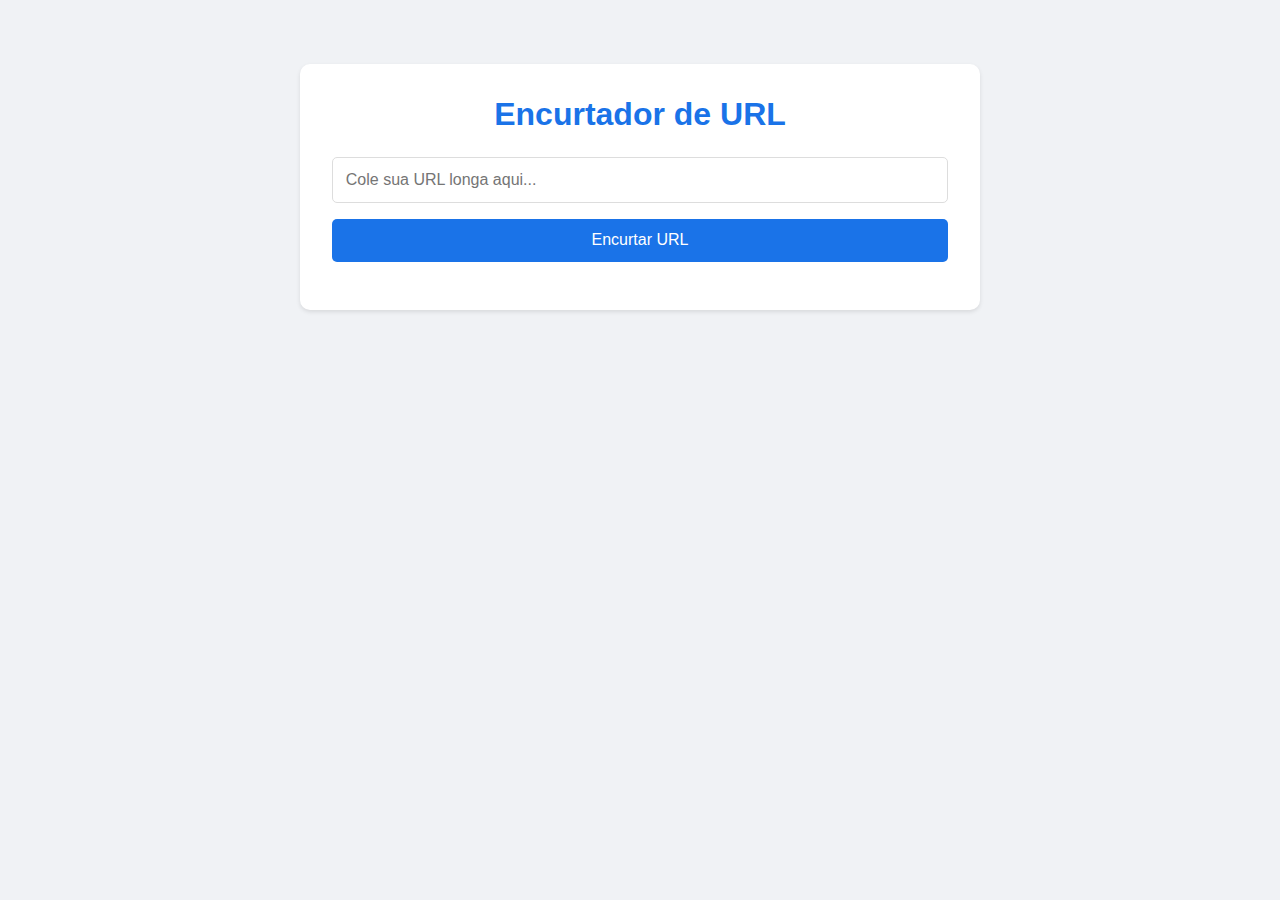
==== src/main/resources/static/index.html @ 600a027c "feat: front-end" ====
<!DOCTYPE html>
<html lang="en">
<head>
    <meta charset="UTF-8">
    <meta name="viewport" content="width=device-width, initial-scale=1.0">
    <title>Encurtador de URL </title>
    <link rel="stylesheet" type="text/css" href="style.css">
</head>
<body>
<div class="container">
    <h1>Encurtador de URL</h1>
    <div class="error" id="error-message">Por favor, insira uma URL válida!</div>
    <div class="form-group">
        <input type="url" id="url-input" placeholder="Cole sua URL longa aqui...">
        <button onclick="shortenUrl()">Encurtar URL</button>
    </div>
    <div class="result" id="result">
        <div class="short-url" id="short-url"></div>
        <button class="copy-btn" onclick="copyURLToClipboard()">Copiar URL</button>
    </div>
</div>

<script src="script.js"></script>

</body>
</html>
---- src/main/resources/static/style.css ----
* {
    margin: 0;
    padding: 0;
    box-sizing: border-box;
    font-family: 'Arial', sans-serif;
}

body {
    background: #f0f2f5;
    min-height: 100vh;
    display: flex;
    flex-direction: column;
    align-items: center;
    padding: 2rem;
}

.container {
    background: white;
    padding: 2rem;
    border-radius: 10px;
    box-shadow: 0 2px 4px rgb(0,0,0,0.1);
    width: 100%;
    max-width: 680px;
    margin-top: 2rem;
}

 h1 {
     color: #1a73e8;
     margin-bottom: 1.5rem;
     text-align: center;
 }

 .form-group {
     margin-bottom: 1rem;
 }

 input {
     width: 100%;
     padding: 0.8rem;
     border: 1px solid #ddd;
     border-radius: 5px;
     font-size: 1rem;
     margin-bottom: 1rem;
 }
button {
    background: #1a73e8;
    color: white;
    border: none;
    padding: 0.8rem 1.5rem;
    border-radius: 5px;
    cursor: pointer;
    font-size: 1rem;
    transition: background 0.3s;
    width: 100%;
}

button:hover {
    background: #1557b0;
}

.result {
    margin-top: 1rem;
    display: none;
}

.short-url {
    word-break: break-all;
    padding: 1rem;
    background: #f8f9fa;
    border-radius: 5px;
    margin: 1rem 0;
}

.error {
    color: #dc3545;
    margin-bottom: 1rem;
    display: none;
}

.copy-btn {
    background: #28a745;
    margin-top: 0.5rem;
}

.copy-btn:hover {
    background: #218838;
}
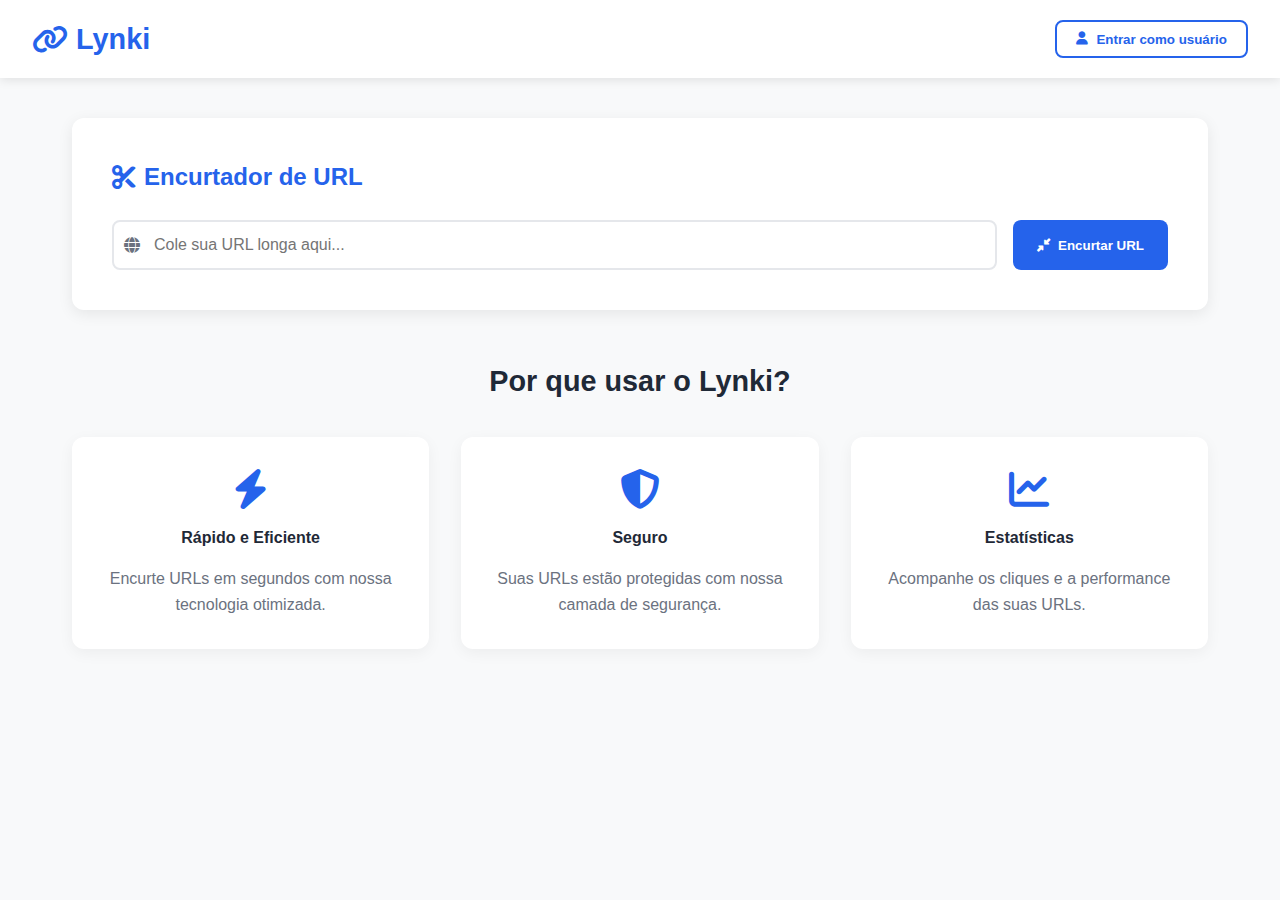
==== commit 540f4b28: "refact: encurtador de url front-end" ====
--- a/src/main/resources/static/index.html
+++ b/src/main/resources/static/index.html
@@ -1,26 +1,73 @@
 <!DOCTYPE html>
-<html lang="en">
+<html lang="pt-br">
 <head>
     <meta charset="UTF-8">
     <meta name="viewport" content="width=device-width, initial-scale=1.0">
-    <title>Encurtador de URL </title>
-    <link rel="stylesheet" type="text/css" href="style.css">
+    <title>Lynki - Encurtador de URL</title>
+    <link rel="stylesheet" type="text/css" href="css/style.css">
+    <link rel="stylesheet" href="https://cdnjs.cloudflare.com/ajax/libs/font-awesome/6.4.0/css/all.min.css">
 </head>
 <body>
+<nav class="navbar">
+    <div class="brand">
+        <i class="fas fa-link"></i> Lynki
+    </div>
+    <div class="menu">
+        <button class="login-btn">
+            <i class="fas fa-user"></i> Entrar como usuário
+        </button>
+    </div>
+</nav>
+
 <div class="container">
-    <h1>Encurtador de URL</h1>
-    <div class="error" id="error-message">Por favor, insira uma URL válida!</div>
-    <div class="form-group">
-        <input type="url" id="url-input" placeholder="Cole sua URL longa aqui...">
-        <button onclick="shortenUrl()">Encurtar URL</button>
-    </div>
-    <div class="result" id="result">
-        <div class="short-url" id="short-url"></div>
-        <button class="copy-btn" onclick="copyURLToClipboard()">Copiar URL</button>
-    </div>
+    <section class="shorten-section">
+        <h2><i class="fas fa-cut"></i> Encurtador de URL</h2>
+        <div class="error" id="error-message">
+            <i class="fas fa-exclamation-circle"></i> Por favor, insira uma URL válida!
+        </div>
+        <div class="form-group">
+            <div class="input-wrapper">
+                <i class="fas fa-globe input-icon"></i>
+                <input type="url" id="url-input" placeholder="Cole sua URL longa aqui...">
+            </div>
+            <button onclick="shortenUrl()" class="shorten-btn">
+                <i class="fas fa-compress-alt"></i> Encurtar URL
+            </button>
+        </div>
+    </section>
+
+    <section class="result-section" id="result-section">
+        <h3>URL Encurtada</h3>
+        <div class="result-container">
+            <input type="text" id="short-url" readonly>
+            <button id="copy-btn" class="copy-btn">
+                <i class="fas fa-copy"></i> Copiar
+            </button>
+        </div>
+    </section>
+
+    <section class="features-section">
+        <h3>Por que usar o Lynki?</h3>
+        <div class="features-grid">
+            <div class="feature-card">
+                <i class="fas fa-bolt"></i>
+                <h4>Rápido e Eficiente</h4>
+                <p>Encurte URLs em segundos com nossa tecnologia otimizada.</p>
+            </div>
+            <div class="feature-card">
+                <i class="fas fa-shield-alt"></i>
+                <h4>Seguro</h4>
+                <p>Suas URLs estão protegidas com nossa camada de segurança.</p>
+            </div>
+            <div class="feature-card">
+                <i class="fas fa-chart-line"></i>
+                <h4>Estatísticas</h4>
+                <p>Acompanhe os cliques e a performance das suas URLs.</p>
+            </div>
+        </div>
+    </section>
 </div>
 
-<script src="script.js"></script>
-
+<script src="js/script.js"></script>
 </body>
-</html>+</html>
--- a/src/main/resources/static/css/style.css
+++ b/src/main/resources/static/css/style.css
@@ -0,0 +1,279 @@
+:root {
+    --primary-color: #2563eb;
+    --secondary-color: #1e40af;
+    --background: #f8f9fa;
+    --text-color: #1f2937;
+    --success: #10b981;
+    --danger: #ef4444;
+    --light-gray: #e5e7eb;
+    --dark-gray: #6b7280;
+}
+
+* {
+    margin: 0;
+    padding: 0;
+    box-sizing: border-box;
+    font-family: 'Segoe UI', Tahoma, Geneva, Verdana, sans-serif;
+}
+
+body {
+    background: var(--background);
+    color: var(--text-color);
+    line-height: 1.6;
+}
+
+.container {
+    max-width: 1200px;
+    margin: 0 auto;
+    padding: 0 2rem;
+}
+
+/* Navbar Styles */
+.navbar {
+    background: white;
+    box-shadow: 0 2px 10px rgba(0,0,0,0.1);
+    padding: 1rem 2rem;
+    display: flex;
+    justify-content: space-between;
+    align-items: center;
+    position: sticky;
+    top: 0;
+    z-index: 100;
+}
+
+.brand {
+    font-size: 1.8rem;
+    font-weight: bold;
+    color: var(--primary-color);
+    display: flex;
+    align-items: center;
+    gap: 0.5rem;
+}
+
+.menu {
+    display: flex;
+    align-items: center;
+    gap: 1rem;
+}
+
+.login-btn {
+    display: flex;
+    align-items: center;
+    gap: 0.5rem;
+    background: transparent;
+    color: var(--primary-color);
+    border: 2px solid var(--primary-color);
+    padding: 0.6rem 1.2rem;
+    border-radius: 8px;
+    font-weight: 600;
+    transition: all 0.3s ease;
+}
+
+.login-btn:hover {
+    background: var(--primary-color);
+    color: white;
+}
+
+/* Shorten Section Styles */
+.shorten-section {
+    background: white;
+    border-radius: 12px;
+    padding: 2.5rem;
+    margin: 2.5rem 0;
+    box-shadow: 0 4px 15px rgba(0,0,0,0.08);
+}
+
+.shorten-section h2 {
+    margin-bottom: 1.5rem;
+    color: var(--primary-color);
+    display: flex;
+    align-items: center;
+    gap: 0.5rem;
+}
+
+.error {
+    background-color: rgba(239, 68, 68, 0.1);
+    color: var(--danger);
+    padding: 0.8rem;
+    border-radius: 8px;
+    margin-bottom: 1.5rem;
+    display: flex;
+    align-items: center;
+    gap: 0.5rem;
+    display: none;
+}
+
+.form-group {
+    display: flex;
+    flex-direction: column;
+    gap: 1rem;
+}
+
+.input-wrapper {
+    position: relative;
+    width: 100%;
+}
+
+.input-icon {
+    position: absolute;
+    left: 12px;
+    top: 50%;
+    transform: translateY(-50%);
+    color: var(--dark-gray);
+}
+
+input[type="url"],
+input[type="text"] {
+    width: 100%;
+    padding: 14px 14px 14px 40px;
+    border: 2px solid var(--light-gray);
+    border-radius: 8px;
+    font-size: 16px;
+    transition: border-color 0.3s;
+}
+
+input[type="url"]:focus,
+input[type="text"]:focus {
+    outline: none;
+    border-color: var(--primary-color);
+    box-shadow: 0 0 0 3px rgba(37, 99, 235, 0.1);
+}
+
+.shorten-btn {
+    background: var(--primary-color);
+    color: white;
+    border: none;
+    padding: 14px 24px;
+    border-radius: 8px;
+    font-weight: 600;
+    cursor: pointer;
+    transition: all 0.3s;
+    display: flex;
+    align-items: center;
+    justify-content: center;
+    gap: 0.5rem;
+}
+
+.shorten-btn:hover {
+    background: var(--secondary-color);
+    transform: translateY(-2px);
+    box-shadow: 0 4px 12px rgba(37, 99, 235, 0.2);
+}
+
+/* Result Section Styles */
+.result-section {
+    background: white;
+    border-radius: 12px;
+    padding: 2.5rem;
+    margin: 2rem 0;
+    box-shadow: 0 4px 15px rgba(0,0,0,0.08);
+    display: none;
+}
+
+.result-section h3 {
+    margin-bottom: 1.5rem;
+    color: var(--success);
+}
+
+.result-container {
+    display: flex;
+    gap: 1rem;
+}
+
+#shortened-url {
+    flex: 1;
+    background-color: #f3f4f6;
+    cursor: text;
+}
+
+.copy-btn {
+    background: var(--success);
+    display: flex;
+    align-items: center;
+    gap: 0.5rem;
+    padding: 0 1.5rem;
+}
+
+.copy-btn:hover {
+    background: #0d9668;
+}
+
+/* Features Section */
+.features-section {
+    margin: 3rem 0;
+    text-align: center;
+}
+
+.features-section h3 {
+    margin-bottom: 2rem;
+    color: var(--text-color);
+    font-size: 1.8rem;
+}
+
+.features-grid {
+    display: grid;
+    grid-template-columns: repeat(auto-fit, minmax(300px, 1fr));
+    gap: 2rem;
+}
+
+.feature-card {
+    background: white;
+    border-radius: 12px;
+    padding: 2rem;
+    box-shadow: 0 4px 15px rgba(0,0,0,0.05);
+    transition: transform 0.3s;
+}
+
+.feature-card:hover {
+    transform: translateY(-5px);
+}
+
+.feature-card i {
+    font-size: 2.5rem;
+    color: var(--primary-color);
+    margin-bottom: 1rem;
+}
+
+.feature-card h4 {
+    margin-bottom: 1rem;
+    color: var(--text-color);
+}
+
+.feature-card p {
+    color: var(--dark-gray);
+}
+
+/* Footer */
+.footer {
+    background: white;
+    padding: 2rem 0;
+    text-align: center;
+    margin-top: 3rem;
+    border-top: 1px solid var(--light-gray);
+}
+
+/* Responsive Styles */
+@media (min-width: 768px) {
+    .form-group {
+        flex-direction: row;
+    }
+
+    .input-wrapper {
+        flex: 1;
+    }
+}
+
+@media (max-width: 768px) {
+    .container {
+        padding: 0 1rem;
+    }
+
+    .shorten-section,
+    .result-section {
+        padding: 1.5rem;
+    }
+
+    .feature-card {
+        padding: 1.5rem;
+    }
+}
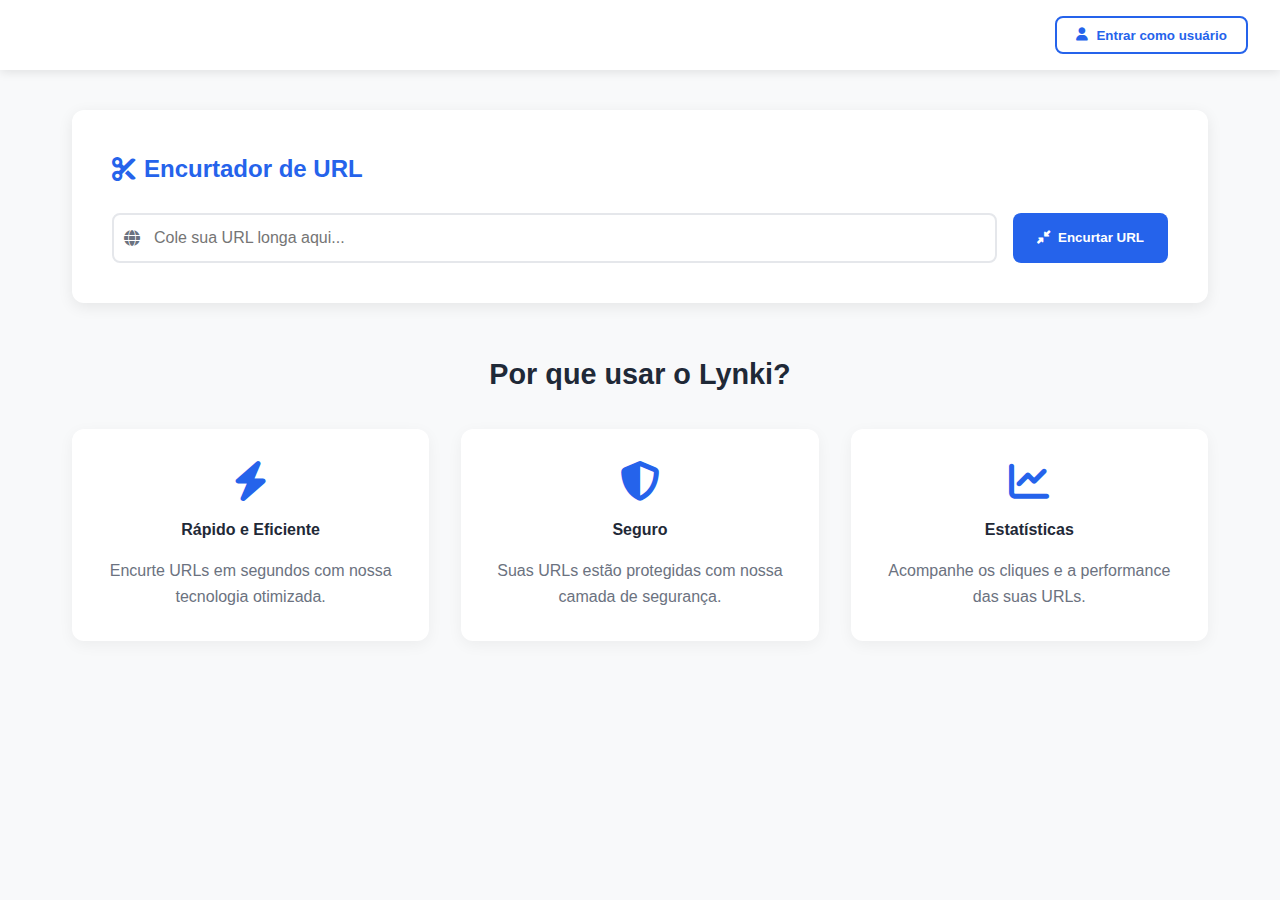
==== commit 63a123a3: "refact: encurtador de url front-end" ====
--- a/src/main/resources/static/index.html
+++ b/src/main/resources/static/index.html
@@ -10,7 +10,6 @@
 <body>
 <nav class="navbar">
     <div class="brand">
-        <i class="fas fa-link"></i> Lynki
     </div>
     <div class="menu">
         <button class="login-btn">
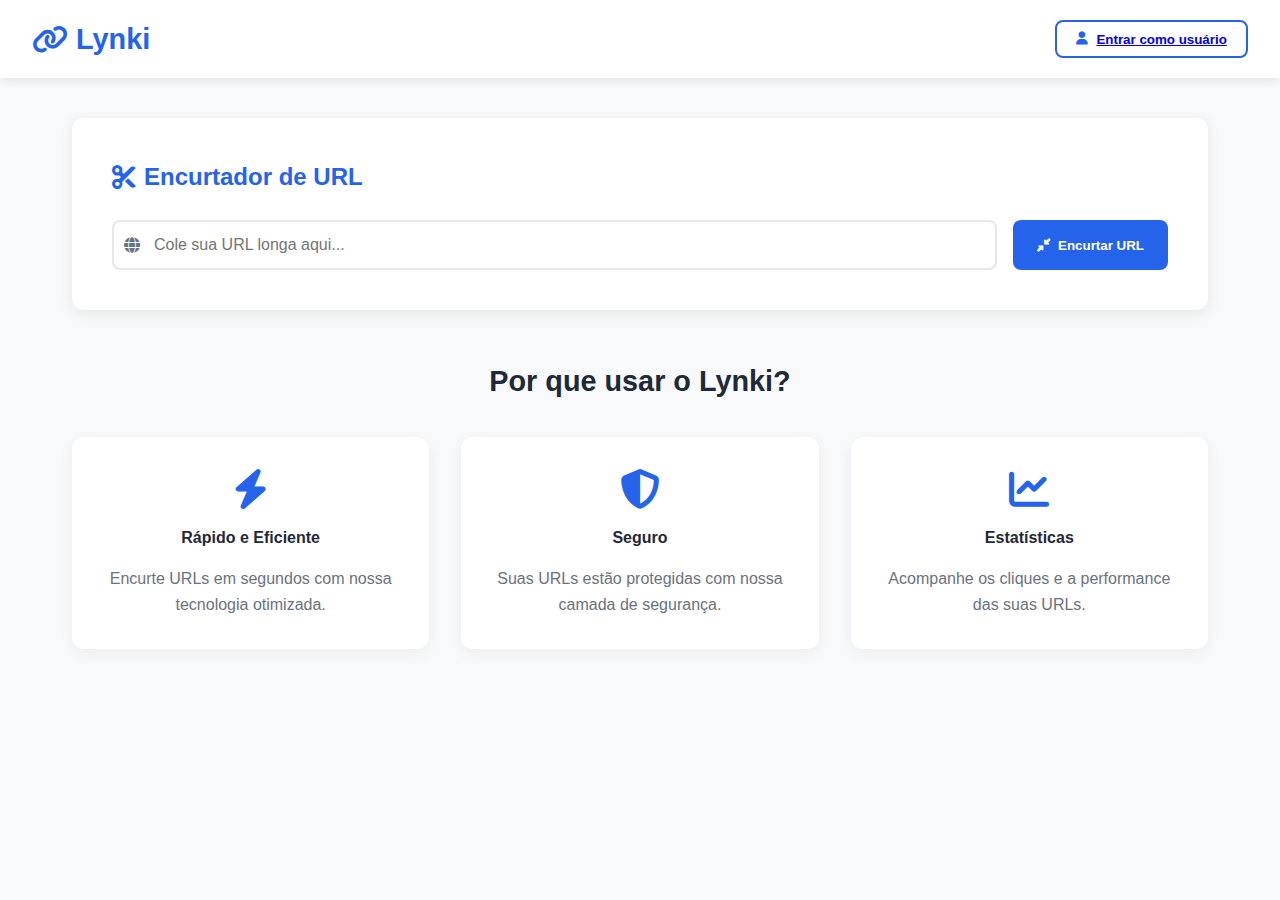
==== commit dcbb140f: "refact: cadastro / login de usuários (front-end)" ====
--- a/src/main/resources/static/index.html
+++ b/src/main/resources/static/index.html
@@ -10,10 +10,11 @@
 <body>
 <nav class="navbar">
     <div class="brand">
+        <i class="fas fa-link"></i> Lynki
     </div>
     <div class="menu">
         <button class="login-btn">
-            <i class="fas fa-user"></i> Entrar como usuário
+            <i class="fas fa-user"><a href="form.html" target="_blank"></i> Entrar como usuário </a>
         </button>
     </div>
 </nav>
